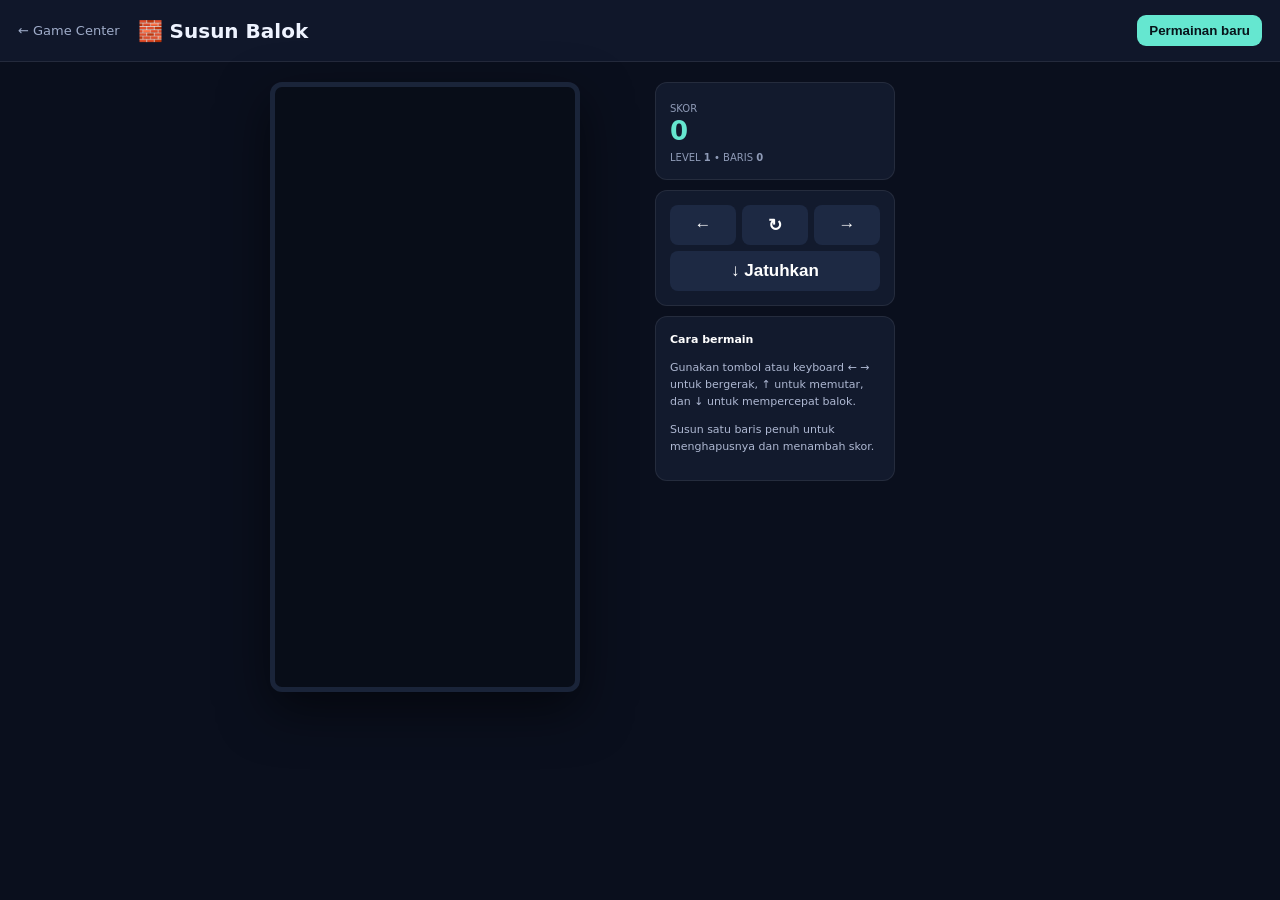
==== blocks.html @ 15969c36 "Add playable block stacking page" ====
<!DOCTYPE html><html lang="id"><head><meta charset="UTF-8"><meta name="viewport" content="width=device-width,initial-scale=1"><title>Susun Balok • Nusantara Game Center</title><link rel="stylesheet" href="css/game-board.css"></head><body><header class="game-header"><a href="games.html">← Game Center</a><h1>🧱 Susun Balok</h1><button id="newBlockBtn">Permainan baru</button></header><main class="blocks-layout"><div class="blocks-stage"><canvas id="gameCanvas" class="block-canvas" width="300" height="600"></canvas></div><aside class="block-panel"><div class="score-box"><span>SKOR</span><strong id="score">0</strong><span>LEVEL <b id="level">1</b> • BARIS <b id="lines">0</b></span></div><div class="controls-box"><button data-act="left">←</button><button data-act="rotate">↻</button><button data-act="right">→</button><button class="wide" data-act="down">↓ Jatuhkan</button></div><div class="block-help"><b>Cara bermain</b><p>Gunakan tombol atau keyboard ← → untuk bergerak, ↑ untuk memutar, dan ↓ untuk mempercepat balok.</p><p>Susun satu baris penuh untuk menghapusnya dan menambah skor.</p></div></aside></main><script src="js/blocks.js"></script></body></html>
---- css/game-board.css ----
*{box-sizing:border-box}body{margin:0;min-height:100vh;background:#0a0f1d;color:#eef3ff;font-family:Inter,system-ui,sans-serif}.game-header{height:62px;padding:0 18px;display:flex;align-items:center;gap:18px;border-bottom:1px solid #ffffff15;background:#10172a}.game-header a{color:#9facc9;text-decoration:none;font-size:13px}.game-header h1{font-size:20px;margin:0;flex:1}.game-header button{border:0;border-radius:9px;padding:8px 12px;background:#65e7d0;color:#07141a;font-weight:800;cursor:pointer}.chess-layout{width:min(900px,calc(100% - 24px));margin:24px auto;display:grid;grid-template-columns:minmax(0,680px) 210px;gap:18px;align-items:start}.chess-board{width:min(78vw,680px);aspect-ratio:1;display:grid;grid-template-columns:repeat(8,1fr);border:7px solid #151d30;border-radius:10px;overflow:hidden;box-shadow:0 18px 50px #0008}.square{border:0;position:relative;display:grid;place-items:center;font-size:clamp(27px,6vw,58px);cursor:pointer;user-select:none}.square.light{background:#e8dfc8}.square.dark{background:#55735e}.square.selected{outline:4px solid #63e6d2;outline-offset:-4px}.square.move::after{content:"";width:24%;height:24%;border-radius:50%;background:#172b2a99;position:absolute}.square.capture::after{content:"";position:absolute;inset:8%;border:4px solid #f1b35b;border-radius:50%}.piece{filter:drop-shadow(1px 3px 1px #0007);line-height:1}.white-piece{color:#fff;text-shadow:0 2px 1px #333}.black-piece{color:#161b24;text-shadow:0 1px 1px #fff5}.side-panel{display:flex;flex-direction:column;gap:12px}.turn,.captured,.help,.message{padding:14px;border:1px solid #ffffff14;border-radius:12px;background:#121a2d}.turn{font-weight:800;color:#65e7d0}.captured h3{font-size:12px;margin:0 0 8px}.captured div{font-size:24px;min-height:30px}.help{font-size:11px;line-height:1.55;color:#aeb8d2}.help b{color:#fff}.message{font-size:11px;color:#f5c86a;min-height:38px}@media(max-width:760px){.game-header{height:54px;padding:0 10px;gap:10px}.game-header h1{font-size:16px}.game-header button{font-size:10px;padding:7px 9px}.chess-layout{width:calc(100% - 12px);margin:12px auto;display:flex;flex-direction:column;gap:10px}.chess-board{width:100%;border-width:4px}.side-panel{width:100%;display:grid;grid-template-columns:1fr 1fr}.help,.message{grid-column:1/-1}.turn{font-size:11px}.captured{font-size:10px;padding:10px}.help{padding:10px}.message{padding:10px}}

/* Block stacking game */.blocks-layout{width:min(850px,calc(100% - 24px));margin:20px auto;display:grid;grid-template-columns:minmax(260px,420px) 240px;gap:20px;align-items:start}.blocks-stage{display:flex;justify-content:center}.block-canvas{background:#080d18;border:5px solid #1a2439;border-radius:12px;box-shadow:0 18px 50px #0008;display:block;max-width:100%;height:auto}.block-panel{display:flex;flex-direction:column;gap:10px}.score-box,.controls-box,.block-help{background:#121a2d;border:1px solid #ffffff14;border-radius:12px;padding:14px}.score-box strong{display:block;font-size:26px;color:#65e7d0}.score-box span{font-size:10px;color:#8f9bb7}.controls-box{display:grid;grid-template-columns:repeat(3,1fr);gap:6px}.controls-box button{min-height:40px;border:0;border-radius:8px;background:#1d2943;color:#fff;font-size:17px;font-weight:800;cursor:pointer}.controls-box button:active{transform:scale(.95)}.controls-box .wide{grid-column:1/-1}.block-help{font-size:11px;line-height:1.55;color:#aeb8d2}.block-help b{color:#fff}@media(max-width:700px){.blocks-layout{width:calc(100% - 12px);grid-template-columns:1fr;margin:12px auto}.block-panel{display:grid;grid-template-columns:1fr 1fr}.block-help{grid-column:1/-1}.block-canvas{width:min(92vw,360px)}}
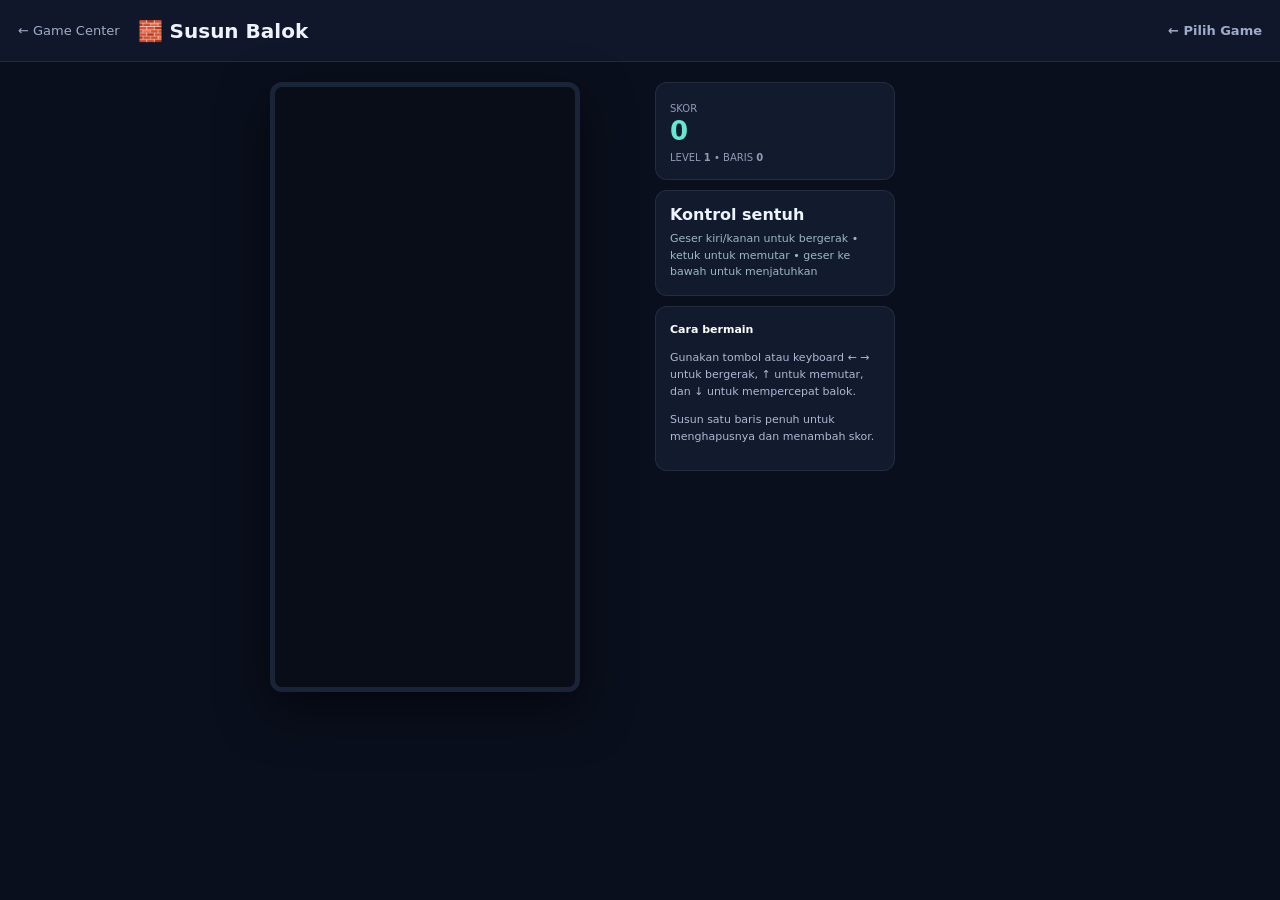
==== commit c3aa23df: "Make Susun Balok touch-friendly for Android" ====
--- a/blocks.html
+++ b/blocks.html
@@ -1 +1 @@
-<!DOCTYPE html><html lang="id"><head><meta charset="UTF-8"><meta name="viewport" content="width=device-width,initial-scale=1"><title>Susun Balok • Nusantara Game Center</title><link rel="stylesheet" href="css/game-board.css"></head><body><header class="game-header"><a href="games.html">← Game Center</a><h1>🧱 Susun Balok</h1><button id="newBlockBtn">Permainan baru</button></header><main class="blocks-layout"><div class="blocks-stage"><canvas id="gameCanvas" class="block-canvas" width="300" height="600"></canvas></div><aside class="block-panel"><div class="score-box"><span>SKOR</span><strong id="score">0</strong><span>LEVEL <b id="level">1</b> • BARIS <b id="lines">0</b></span></div><div class="controls-box"><button data-act="left">←</button><button data-act="rotate">↻</button><button data-act="right">→</button><button class="wide" data-act="down">↓ Jatuhkan</button></div><div class="block-help"><b>Cara bermain</b><p>Gunakan tombol atau keyboard ← → untuk bergerak, ↑ untuk memutar, dan ↓ untuk mempercepat balok.</p><p>Susun satu baris penuh untuk menghapusnya dan menambah skor.</p></div></aside></main><script src="js/blocks.js"></script></body></html>
+<!DOCTYPE html><html lang="id"><head><meta charset="UTF-8"><meta name="viewport" content="width=device-width,initial-scale=1"><title>Susun Balok • Nusantara Game Center</title><link rel="stylesheet" href="css/game-board.css"><style>.back{color:#65e7d0;text-decoration:none;font-weight:800;font-size:13px}.touch-help{display:flex;flex-direction:column;gap:7px}.touch-help span{font-size:11px;color:#9db7c1;line-height:1.5}.block-canvas{touch-action:none}</style></head><body><header class="game-header"><a href="games.html">← Game Center</a><h1>🧱 Susun Balok</h1><a href="index.html" class="back">← Pilih Game</a></header><main class="blocks-layout"><div class="blocks-stage"><canvas id="gameCanvas" class="block-canvas" width="300" height="600"></canvas></div><aside class="block-panel"><div class="score-box"><span>SKOR</span><strong id="score">0</strong><span>LEVEL <b id="level">1</b> • BARIS <b id="lines">0</b></span></div><div class="controls-box touch-help"><b>Kontrol sentuh</b><span>Geser kiri/kanan untuk bergerak • ketuk untuk memutar • geser ke bawah untuk menjatuhkan</span></div><div class="block-help"><b>Cara bermain</b><p>Gunakan tombol atau keyboard ← → untuk bergerak, ↑ untuk memutar, dan ↓ untuk mempercepat balok.</p><p>Susun satu baris penuh untuk menghapusnya dan menambah skor.</p></div></aside></main><script src="js/blocks.js"></script><script>(function(){const c=document.getElementById("gameCanvas");let sx=0,sy=0,st=0;c.addEventListener("touchstart",e=>{const t=e.changedTouches[0];sx=t.clientX;sy=t.clientY;st=Date.now()},{passive:true});c.addEventListener("touchend",e=>{const t=e.changedTouches[0],dx=t.clientX-sx,dy=t.clientY-sy;const act=Math.abs(dx)>45?(dx>0?"right":"left"):Math.abs(dy)>55?(dy>0?"down":"rotate"):"rotate";const btn=document.querySelector("[data-act=\""+act+"\"]");if(btn)btn.click();else window.dispatchEvent(new KeyboardEvent("keydown",{key:act==="right"?"ArrowRight":act==="left"?"ArrowLeft":act==="down"?"ArrowDown":"ArrowUp"}));},{passive:true})})();</script></body></html>
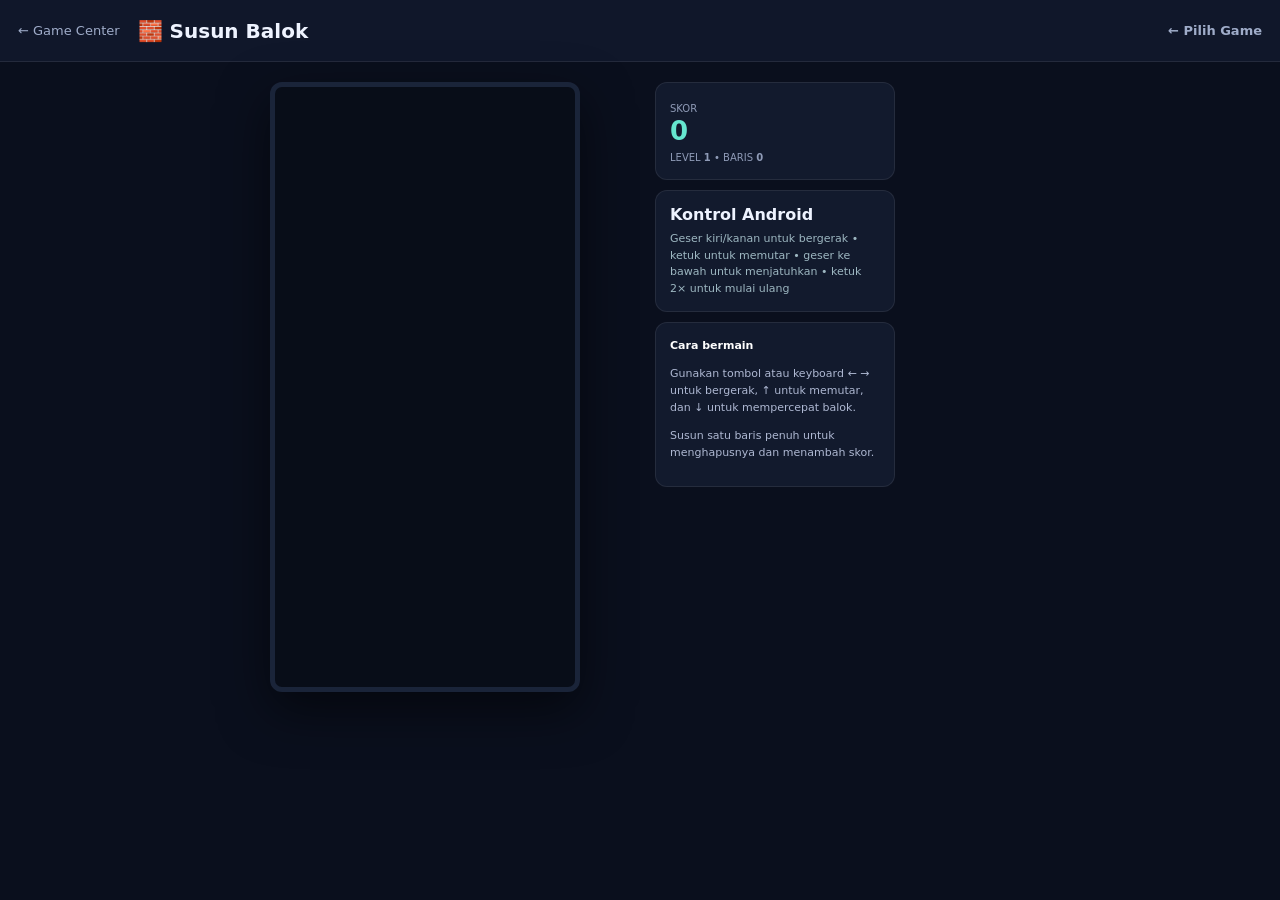
==== commit 81b95b80: "Refine Android touch controls for Susun Balok" ====
--- a/blocks.html
+++ b/blocks.html
@@ -1 +1 @@
-<!DOCTYPE html><html lang="id"><head><meta charset="UTF-8"><meta name="viewport" content="width=device-width,initial-scale=1"><title>Susun Balok • Nusantara Game Center</title><link rel="stylesheet" href="css/game-board.css"><style>.back{color:#65e7d0;text-decoration:none;font-weight:800;font-size:13px}.touch-help{display:flex;flex-direction:column;gap:7px}.touch-help span{font-size:11px;color:#9db7c1;line-height:1.5}.block-canvas{touch-action:none}</style></head><body><header class="game-header"><a href="games.html">← Game Center</a><h1>🧱 Susun Balok</h1><a href="index.html" class="back">← Pilih Game</a></header><main class="blocks-layout"><div class="blocks-stage"><canvas id="gameCanvas" class="block-canvas" width="300" height="600"></canvas></div><aside class="block-panel"><div class="score-box"><span>SKOR</span><strong id="score">0</strong><span>LEVEL <b id="level">1</b> • BARIS <b id="lines">0</b></span></div><div class="controls-box touch-help"><b>Kontrol sentuh</b><span>Geser kiri/kanan untuk bergerak • ketuk untuk memutar • geser ke bawah untuk menjatuhkan</span></div><div class="block-help"><b>Cara bermain</b><p>Gunakan tombol atau keyboard ← → untuk bergerak, ↑ untuk memutar, dan ↓ untuk mempercepat balok.</p><p>Susun satu baris penuh untuk menghapusnya dan menambah skor.</p></div></aside></main><script src="js/blocks.js"></script><script>(function(){const c=document.getElementById("gameCanvas");let sx=0,sy=0,st=0;c.addEventListener("touchstart",e=>{const t=e.changedTouches[0];sx=t.clientX;sy=t.clientY;st=Date.now()},{passive:true});c.addEventListener("touchend",e=>{const t=e.changedTouches[0],dx=t.clientX-sx,dy=t.clientY-sy;const act=Math.abs(dx)>45?(dx>0?"right":"left"):Math.abs(dy)>55?(dy>0?"down":"rotate"):"rotate";const btn=document.querySelector("[data-act=\""+act+"\"]");if(btn)btn.click();else window.dispatchEvent(new KeyboardEvent("keydown",{key:act==="right"?"ArrowRight":act==="left"?"ArrowLeft":act==="down"?"ArrowDown":"ArrowUp"}));},{passive:true})})();</script></body></html>
+<!DOCTYPE html><html lang="id"><head><meta charset="UTF-8"><meta name="viewport" content="width=device-width,initial-scale=1"><title>Susun Balok • Nusantara Game Center</title><link rel="stylesheet" href="css/game-board.css"><style>.back{color:#65e7d0;text-decoration:none;font-weight:800;font-size:13px}.touch-help{display:flex;flex-direction:column;gap:7px}.touch-help span{font-size:11px;color:#9db7c1;line-height:1.5}.block-canvas{touch-action:none}</style></head><body><header class="game-header"><a href="games.html">← Game Center</a><h1>🧱 Susun Balok</h1><a href="index.html" class="back">← Pilih Game</a></header><main class="blocks-layout"><div class="blocks-stage"><canvas id="gameCanvas" class="block-canvas" width="300" height="600"></canvas></div><aside class="block-panel"><div class="score-box"><span>SKOR</span><strong id="score">0</strong><span>LEVEL <b id="level">1</b> • BARIS <b id="lines">0</b></span></div><div class="controls-box touch-help"><b>Kontrol Android</b><span>Geser kiri/kanan untuk bergerak • ketuk untuk memutar • geser ke bawah untuk menjatuhkan • ketuk 2× untuk mulai ulang</span></div><div class="block-help"><b>Cara bermain</b><p>Gunakan tombol atau keyboard ← → untuk bergerak, ↑ untuk memutar, dan ↓ untuk mempercepat balok.</p><p>Susun satu baris penuh untuk menghapusnya dan menambah skor.</p></div></aside></main><script src="js/blocks.js"></script><script>(function(){const c=document.getElementById("gameCanvas");let sx=0,sy=0,lastTap=0;c.addEventListener("touchstart",e=>{const t=e.changedTouches[0];sx=t.clientX;sy=t.clientY},{passive:true});c.addEventListener("touchend",e=>{const t=e.changedTouches[0],dx=t.clientX-sx,dy=t.clientY-sy,now=Date.now();if(Math.abs(dx)<35&&Math.abs(dy)<35){if(now-lastTap<350)reset();else act("rotate");lastTap=now;return}if(Math.abs(dx)>45)act(dx>0?"right":"left");else if(dy>55)act("down")},{passive:true})})();</script></body></html>
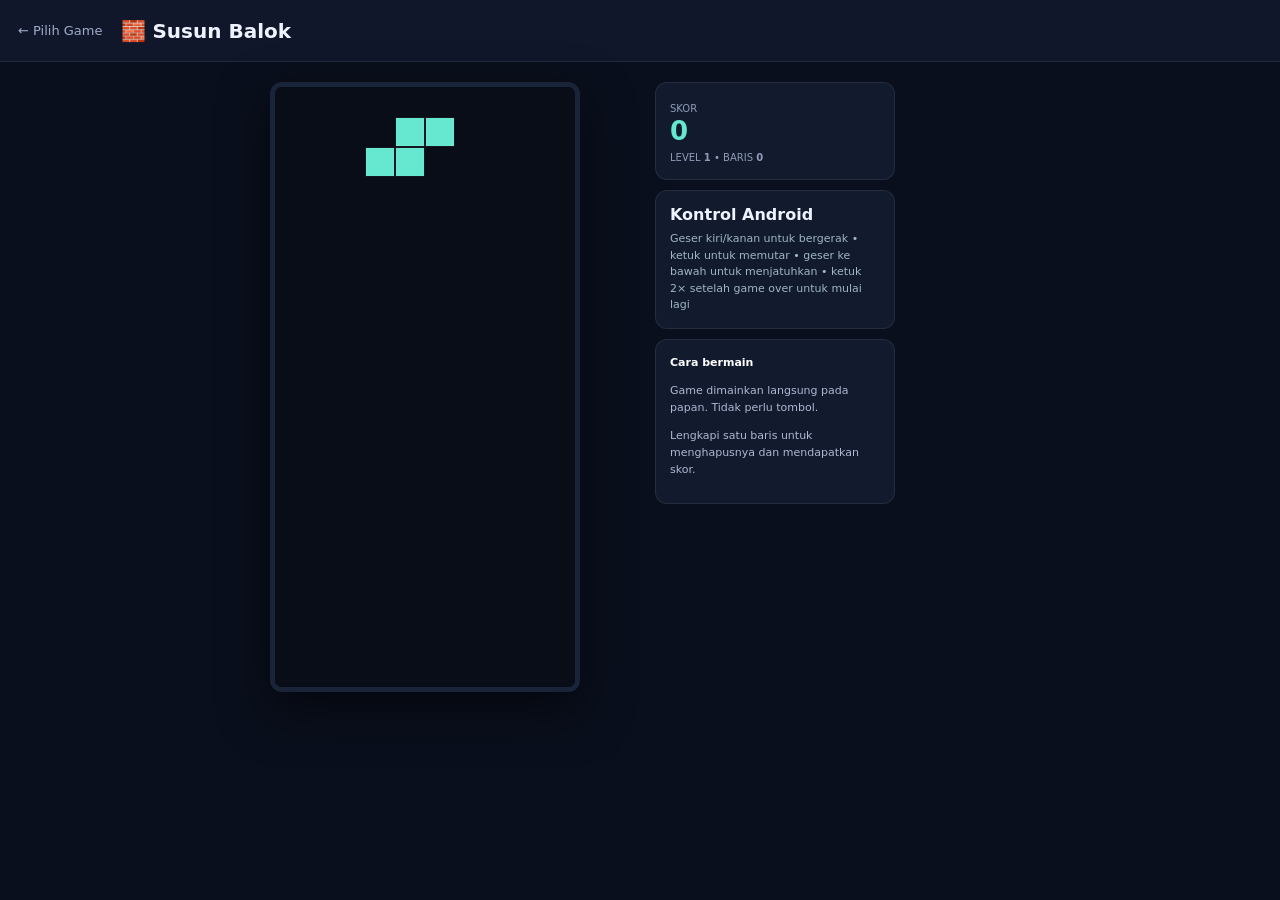
==== commit e0a7ba5c: "Perbaiki alur game dan kontrol Susun Balok" ====
--- a/blocks.html
+++ b/blocks.html
@@ -1 +1 @@
-<!DOCTYPE html><html lang="id"><head><meta charset="UTF-8"><meta name="viewport" content="width=device-width,initial-scale=1"><title>Susun Balok • Nusantara Game Center</title><link rel="stylesheet" href="css/game-board.css"><style>.back{color:#65e7d0;text-decoration:none;font-weight:800;font-size:13px}.touch-help{display:flex;flex-direction:column;gap:7px}.touch-help span{font-size:11px;color:#9db7c1;line-height:1.5}.block-canvas{touch-action:none}</style></head><body><header class="game-header"><a href="games.html">← Game Center</a><h1>🧱 Susun Balok</h1><a href="index.html" class="back">← Pilih Game</a></header><main class="blocks-layout"><div class="blocks-stage"><canvas id="gameCanvas" class="block-canvas" width="300" height="600"></canvas></div><aside class="block-panel"><div class="score-box"><span>SKOR</span><strong id="score">0</strong><span>LEVEL <b id="level">1</b> • BARIS <b id="lines">0</b></span></div><div class="controls-box touch-help"><b>Kontrol Android</b><span>Geser kiri/kanan untuk bergerak • ketuk untuk memutar • geser ke bawah untuk menjatuhkan • ketuk 2× untuk mulai ulang</span></div><div class="block-help"><b>Cara bermain</b><p>Gunakan tombol atau keyboard ← → untuk bergerak, ↑ untuk memutar, dan ↓ untuk mempercepat balok.</p><p>Susun satu baris penuh untuk menghapusnya dan menambah skor.</p></div></aside></main><script src="js/blocks.js"></script><script>(function(){const c=document.getElementById("gameCanvas");let sx=0,sy=0,lastTap=0;c.addEventListener("touchstart",e=>{const t=e.changedTouches[0];sx=t.clientX;sy=t.clientY},{passive:true});c.addEventListener("touchend",e=>{const t=e.changedTouches[0],dx=t.clientX-sx,dy=t.clientY-sy,now=Date.now();if(Math.abs(dx)<35&&Math.abs(dy)<35){if(now-lastTap<350)reset();else act("rotate");lastTap=now;return}if(Math.abs(dx)>45)act(dx>0?"right":"left");else if(dy>55)act("down")},{passive:true})})();</script></body></html>
+<!DOCTYPE html><html lang="id"><head><meta charset="UTF-8"><meta name="viewport" content="width=device-width,initial-scale=1"><title>Susun Balok • Nusantara Game Center</title><link rel="stylesheet" href="css/game-board.css"><style>.back{color:#65e7d0;text-decoration:none;font-weight:800;font-size:13px}.touch-help{display:flex;flex-direction:column;gap:7px}.touch-help span{font-size:11px;color:#9db7c1;line-height:1.5}.block-canvas{touch-action:none;display:block;max-width:100%;height:auto;margin:auto;user-select:none;-webkit-user-select:none;-webkit-touch-callout:none}</style></head><body><header class="game-header"><a href="index.html">← Pilih Game</a><h1>🧱 Susun Balok</h1><span></span></header><main class="blocks-layout"><div class="blocks-stage"><canvas id="gameCanvas" class="block-canvas" width="300" height="600"></canvas></div><aside class="block-panel"><div class="score-box"><span>SKOR</span><strong id="score">0</strong><span>LEVEL <b id="level">1</b> • BARIS <b id="lines">0</b></span></div><div class="controls-box touch-help"><b>Kontrol Android</b><span>Geser kiri/kanan untuk bergerak • ketuk untuk memutar • geser ke bawah untuk menjatuhkan • ketuk 2× setelah game over untuk mulai lagi</span></div><div class="block-help"><b>Cara bermain</b><p>Game dimainkan langsung pada papan. Tidak perlu tombol.</p><p>Lengkapi satu baris untuk menghapusnya dan mendapatkan skor.</p></div></aside></main><script src="js/blocks.js"></script></body></html>
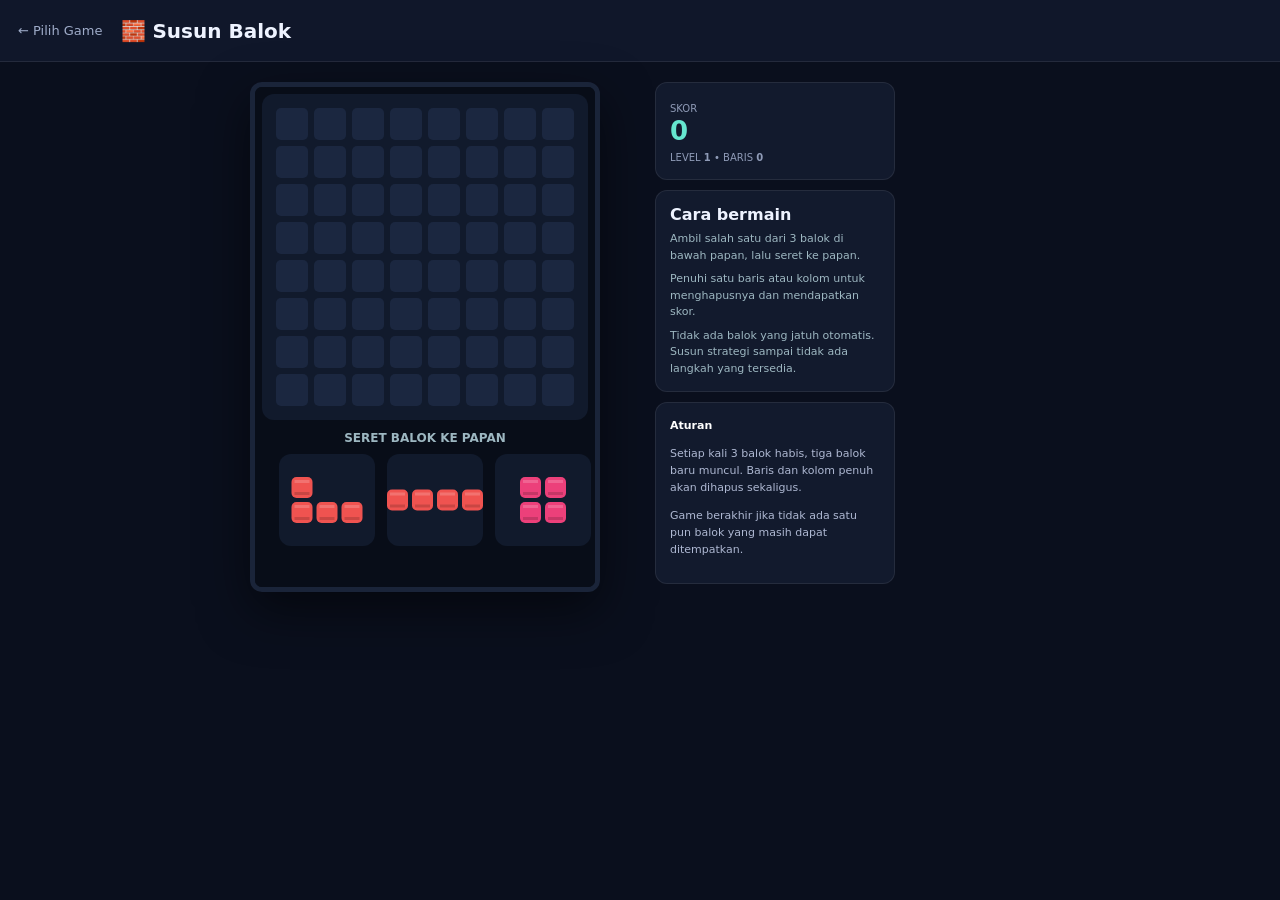
==== commit 940a0754: "Sesuaikan UI Susun Balok dengan gaya Block Blast" ====
--- a/blocks.html
+++ b/blocks.html
@@ -1 +1 @@
-<!DOCTYPE html><html lang="id"><head><meta charset="UTF-8"><meta name="viewport" content="width=device-width,initial-scale=1"><title>Susun Balok • Nusantara Game Center</title><link rel="stylesheet" href="css/game-board.css"><style>.back{color:#65e7d0;text-decoration:none;font-weight:800;font-size:13px}.touch-help{display:flex;flex-direction:column;gap:7px}.touch-help span{font-size:11px;color:#9db7c1;line-height:1.5}.block-canvas{touch-action:none;display:block;max-width:100%;height:auto;margin:auto;user-select:none;-webkit-user-select:none;-webkit-touch-callout:none}</style></head><body><header class="game-header"><a href="index.html">← Pilih Game</a><h1>🧱 Susun Balok</h1><span></span></header><main class="blocks-layout"><div class="blocks-stage"><canvas id="gameCanvas" class="block-canvas" width="300" height="600"></canvas></div><aside class="block-panel"><div class="score-box"><span>SKOR</span><strong id="score">0</strong><span>LEVEL <b id="level">1</b> • BARIS <b id="lines">0</b></span></div><div class="controls-box touch-help"><b>Kontrol Android</b><span>Geser kiri/kanan untuk bergerak • ketuk untuk memutar • geser ke bawah untuk menjatuhkan • ketuk 2× setelah game over untuk mulai lagi</span></div><div class="block-help"><b>Cara bermain</b><p>Game dimainkan langsung pada papan. Tidak perlu tombol.</p><p>Lengkapi satu baris untuk menghapusnya dan mendapatkan skor.</p></div></aside></main><script src="js/blocks.js"></script></body></html>+<!DOCTYPE html><html lang="id"><head><meta charset="UTF-8"><meta name="viewport" content="width=device-width,initial-scale=1"><title>Susun Balok • Nusantara Game Center</title><link rel="stylesheet" href="css/game-board.css"><style>.back{color:#65e7d0;text-decoration:none;font-weight:800;font-size:13px}.touch-help{display:flex;flex-direction:column;gap:7px}.touch-help span{font-size:11px;color:#9db7c1;line-height:1.5}.block-canvas{touch-action:none;display:block;max-width:100%;height:auto;margin:auto;user-select:none;-webkit-user-select:none;-webkit-touch-callout:none;cursor:grab}.block-canvas:active{cursor:grabbing}</style></head><body><header class="game-header"><a href="index.html">← Pilih Game</a><h1>🧱 Susun Balok</h1><span></span></header><main class="blocks-layout"><div class="blocks-stage"><canvas id="gameCanvas" class="block-canvas" width="340" height="500"></canvas></div><aside class="block-panel"><div class="score-box"><span>SKOR</span><strong id="score">0</strong><span>LEVEL <b id="level">1</b> • BARIS <b id="lines">0</b></span></div><div class="controls-box touch-help"><b>Cara bermain</b><span>Ambil salah satu dari 3 balok di bawah papan, lalu seret ke papan.</span><span>Penuhi satu baris atau kolom untuk menghapusnya dan mendapatkan skor.</span><span>Tidak ada balok yang jatuh otomatis. Susun strategi sampai tidak ada langkah yang tersedia.</span></div><div class="block-help"><b>Aturan</b><p>Setiap kali 3 balok habis, tiga balok baru muncul. Baris dan kolom penuh akan dihapus sekaligus.</p><p>Game berakhir jika tidak ada satu pun balok yang masih dapat ditempatkan.</p></div></aside></main><script src="js/blocks.js"></script></body></html>
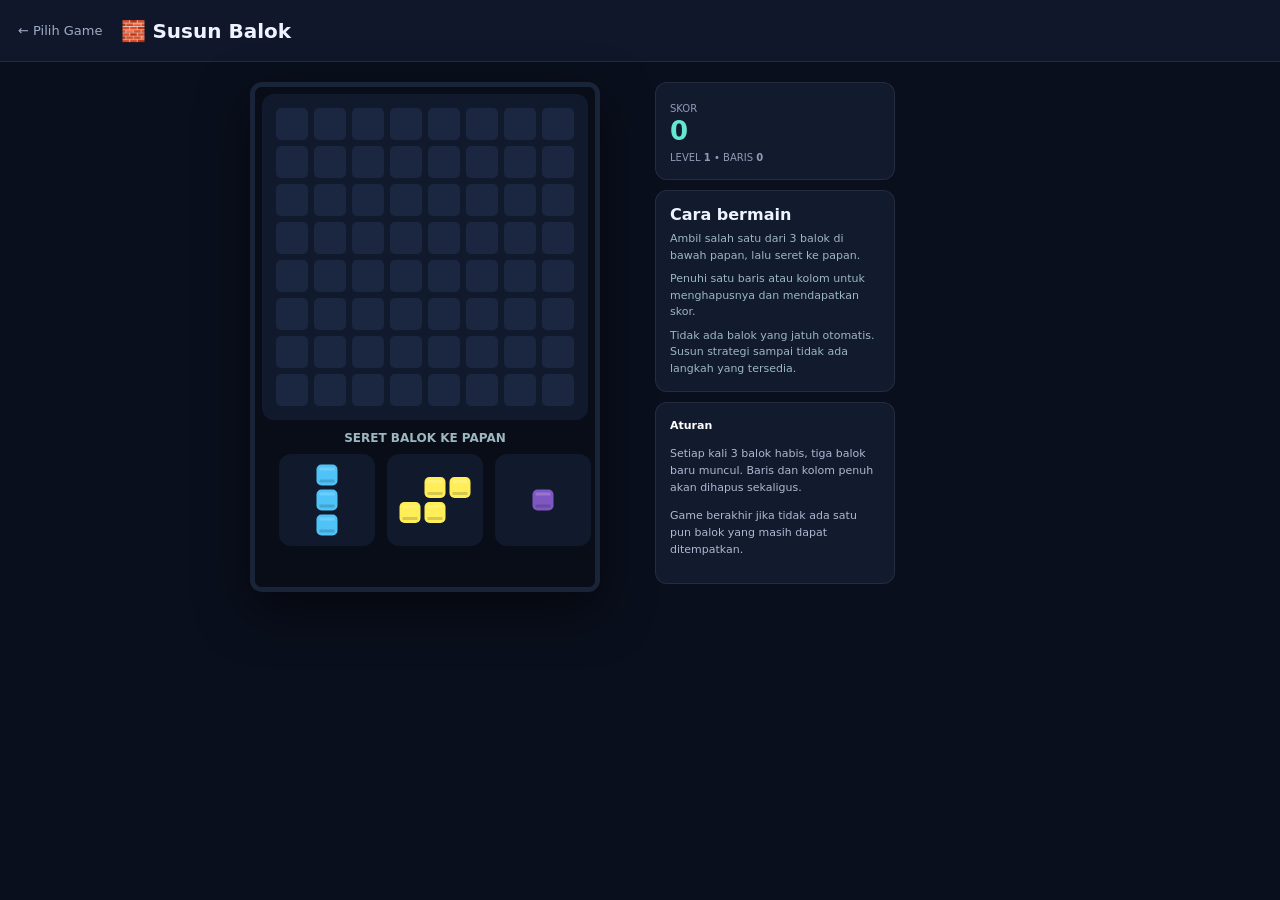
==== commit b925c46b: "Tambah efek kucing kalah ke Susun Balok" ====
--- a/blocks.html
+++ b/blocks.html
@@ -1 +1 @@
-<!DOCTYPE html><html lang="id"><head><meta charset="UTF-8"><meta name="viewport" content="width=device-width,initial-scale=1"><title>Susun Balok • Nusantara Game Center</title><link rel="stylesheet" href="css/game-board.css"><style>.back{color:#65e7d0;text-decoration:none;font-weight:800;font-size:13px}.touch-help{display:flex;flex-direction:column;gap:7px}.touch-help span{font-size:11px;color:#9db7c1;line-height:1.5}.block-canvas{touch-action:none;display:block;max-width:100%;height:auto;margin:auto;user-select:none;-webkit-user-select:none;-webkit-touch-callout:none;cursor:grab}.block-canvas:active{cursor:grabbing}</style></head><body><header class="game-header"><a href="index.html">← Pilih Game</a><h1>🧱 Susun Balok</h1><span></span></header><main class="blocks-layout"><div class="blocks-stage"><canvas id="gameCanvas" class="block-canvas" width="340" height="500"></canvas></div><aside class="block-panel"><div class="score-box"><span>SKOR</span><strong id="score">0</strong><span>LEVEL <b id="level">1</b> • BARIS <b id="lines">0</b></span></div><div class="controls-box touch-help"><b>Cara bermain</b><span>Ambil salah satu dari 3 balok di bawah papan, lalu seret ke papan.</span><span>Penuhi satu baris atau kolom untuk menghapusnya dan mendapatkan skor.</span><span>Tidak ada balok yang jatuh otomatis. Susun strategi sampai tidak ada langkah yang tersedia.</span></div><div class="block-help"><b>Aturan</b><p>Setiap kali 3 balok habis, tiga balok baru muncul. Baris dan kolom penuh akan dihapus sekaligus.</p><p>Game berakhir jika tidak ada satu pun balok yang masih dapat ditempatkan.</p></div></aside></main><script src="js/blocks.js"></script></body></html>+<!DOCTYPE html><html lang="id"><head><meta charset="UTF-8"><meta name="viewport" content="width=device-width,initial-scale=1"><title>Susun Balok • Nusantara Game Center</title><link rel="stylesheet" href="css/game-board.css"><style>.back{color:#65e7d0;text-decoration:none;font-weight:800;font-size:13px}.touch-help{display:flex;flex-direction:column;gap:7px}.touch-help span{font-size:11px;color:#9db7c1;line-height:1.5}.block-canvas{touch-action:none;display:block;max-width:100%;height:auto;margin:auto;user-select:none;-webkit-user-select:none;-webkit-touch-callout:none;cursor:grab}.block-canvas:active{cursor:grabbing}</style></head><body><header class="game-header"><a href="index.html">← Pilih Game</a><h1>🧱 Susun Balok</h1><span></span></header><main class="blocks-layout"><div class="blocks-stage"><canvas id="gameCanvas" class="block-canvas" width="340" height="500"></canvas></div><aside class="block-panel"><div class="score-box"><span>SKOR</span><strong id="score">0</strong><span>LEVEL <b id="level">1</b> • BARIS <b id="lines">0</b></span></div><div class="controls-box touch-help"><b>Cara bermain</b><span>Ambil salah satu dari 3 balok di bawah papan, lalu seret ke papan.</span><span>Penuhi satu baris atau kolom untuk menghapusnya dan mendapatkan skor.</span><span>Tidak ada balok yang jatuh otomatis. Susun strategi sampai tidak ada langkah yang tersedia.</span></div><div class="block-help"><b>Aturan</b><p>Setiap kali 3 balok habis, tiga balok baru muncul. Baris dan kolom penuh akan dihapus sekaligus.</p><p>Game berakhir jika tidak ada satu pun balok yang masih dapat ditempatkan.</p></div></aside></main><script src="js/defeat.js"></script><script src="js/blocks.js"></script></body></html>
